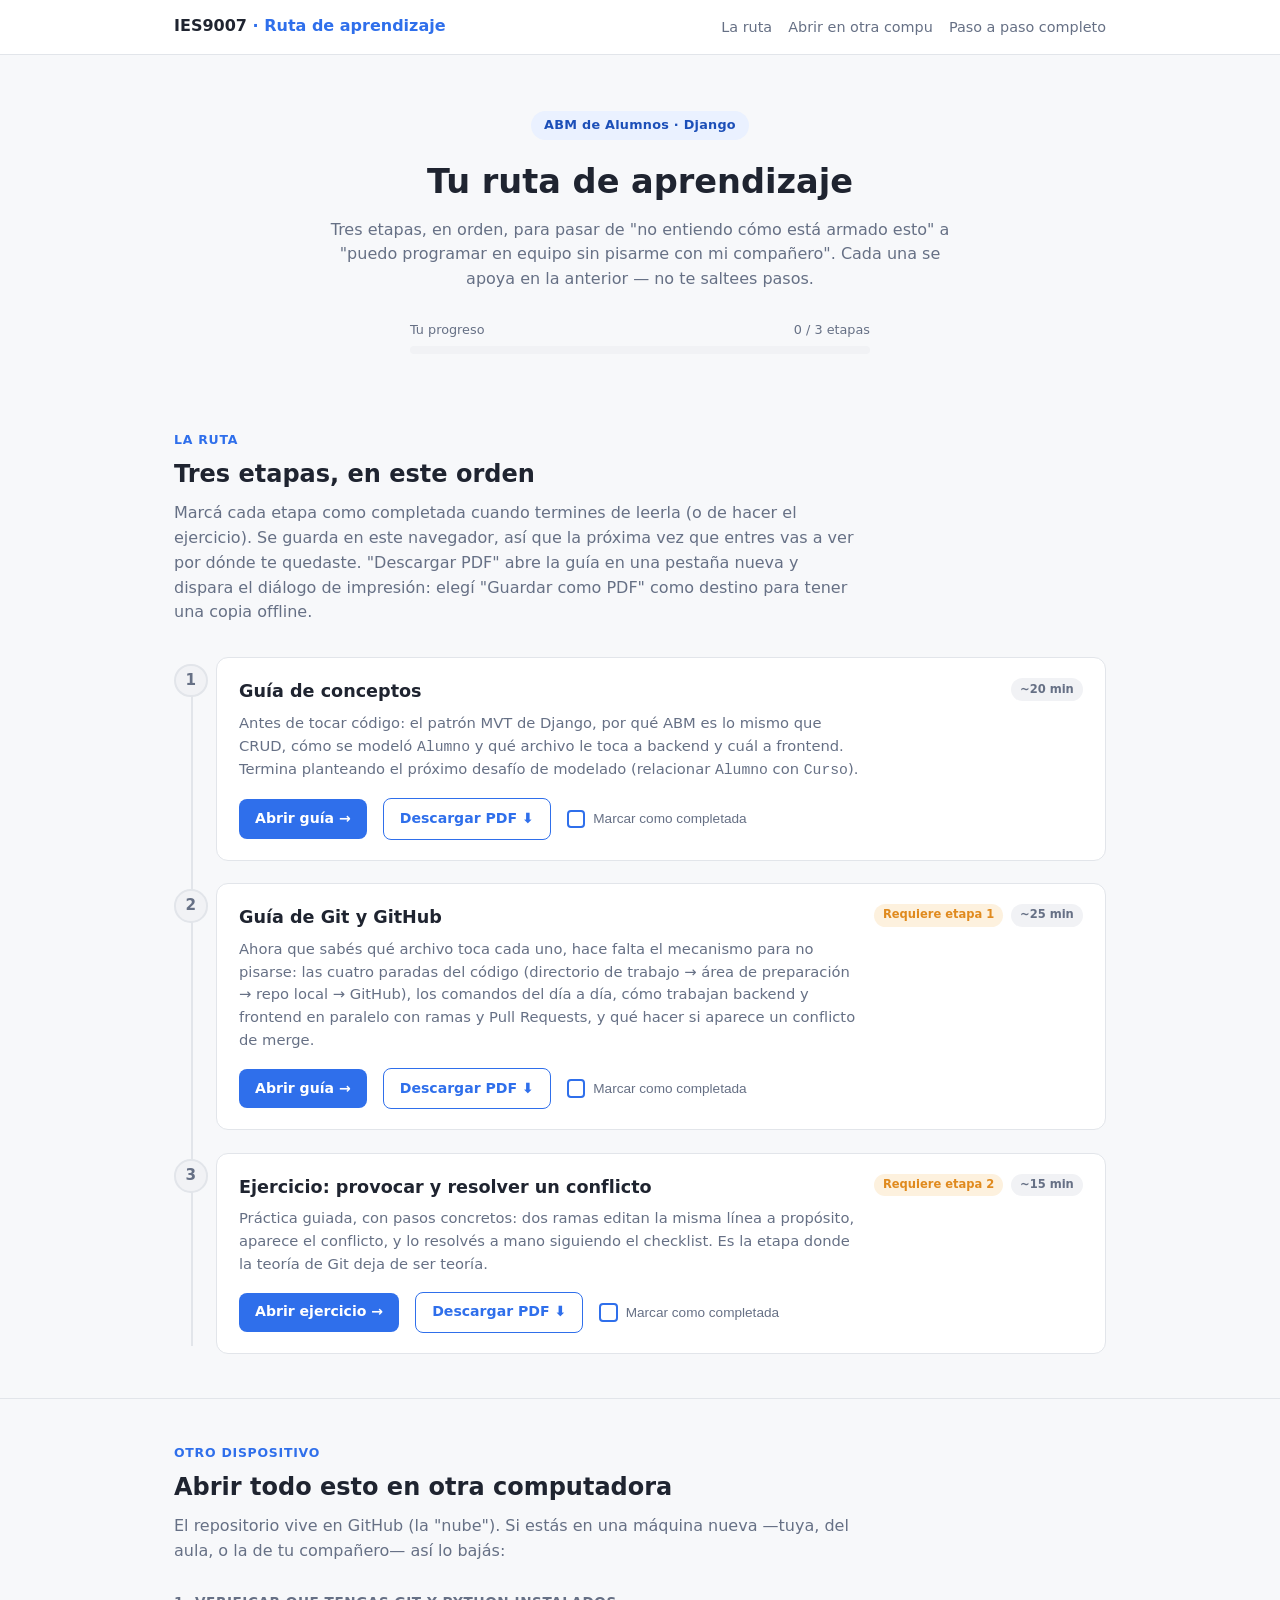
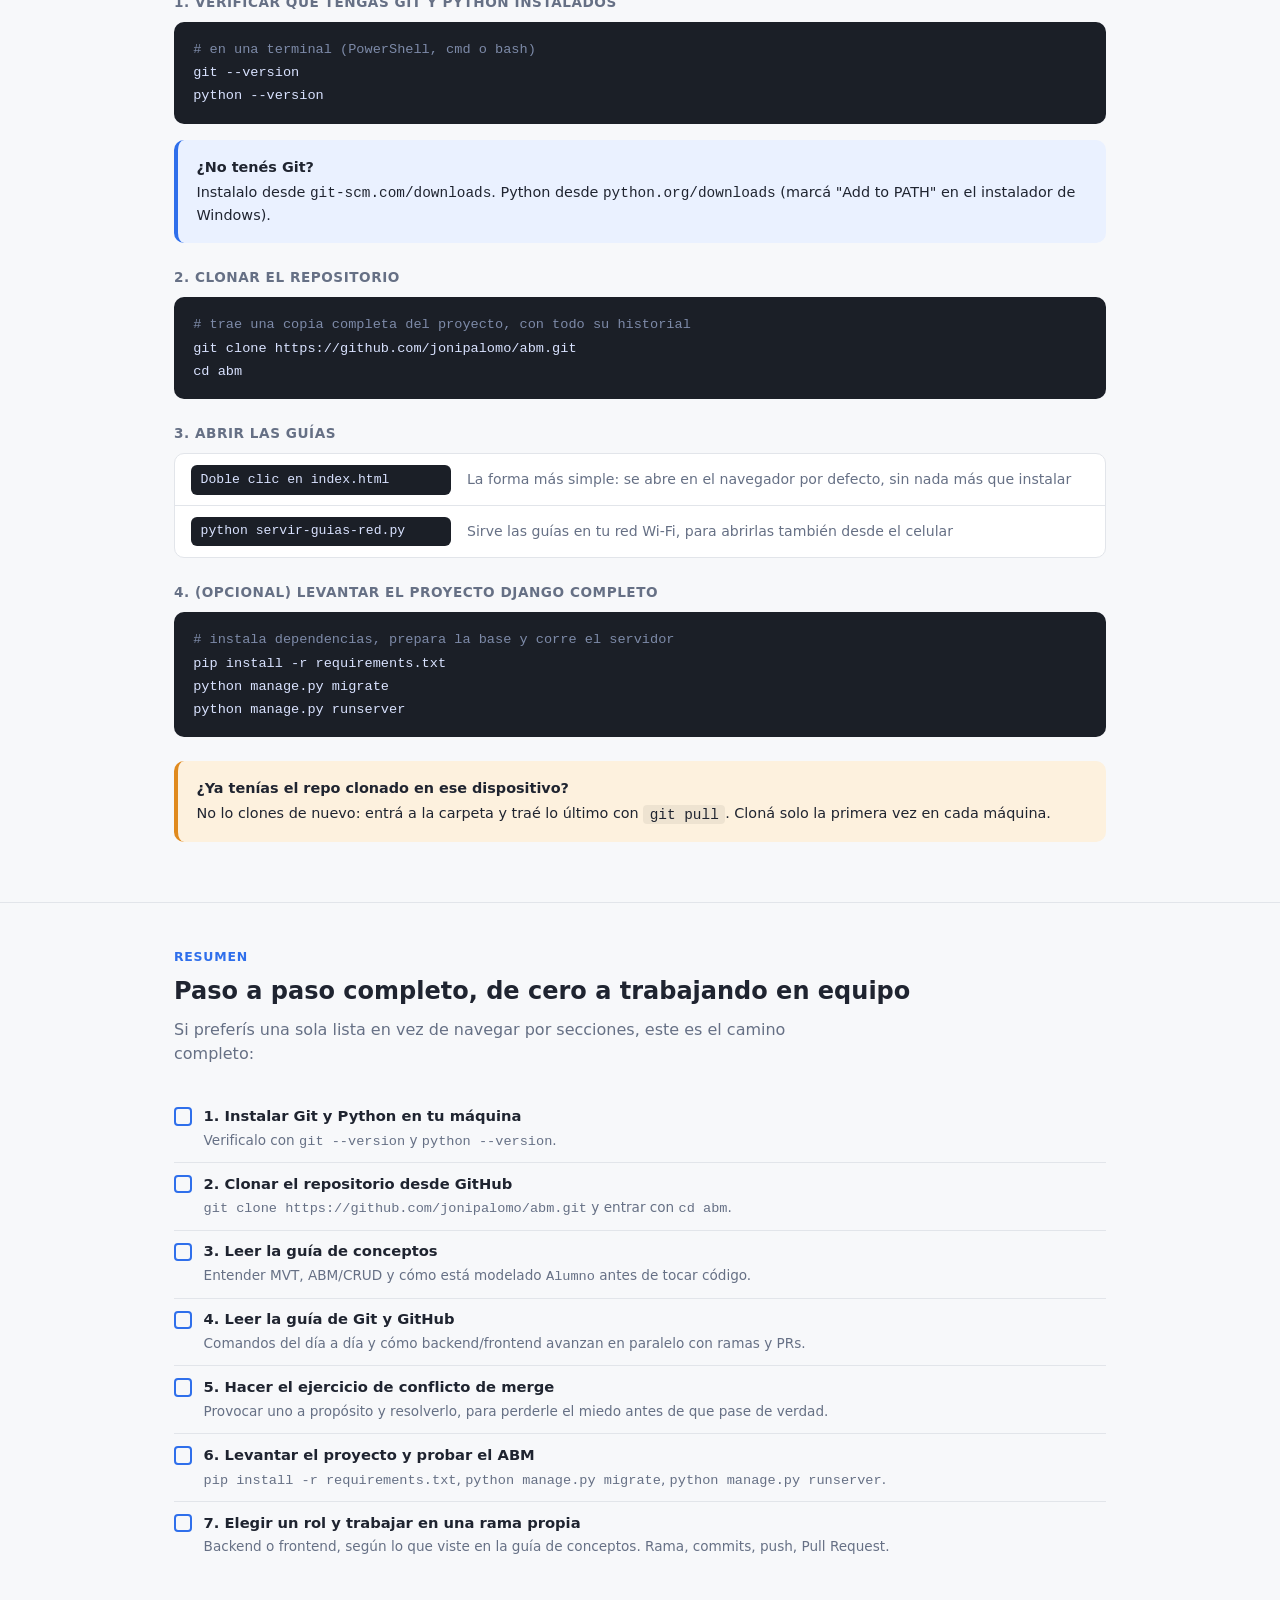
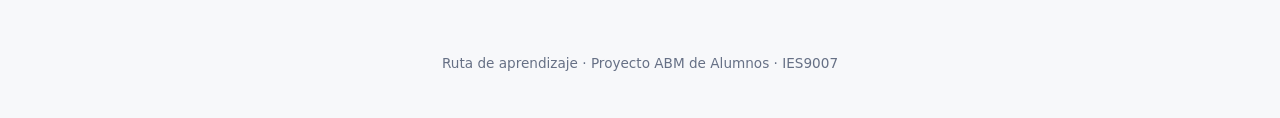
==== index.html @ 8fd17d56 "Agregar ruta de aprendizaje con progreso, descarga en PDF y videos guia - Nuevo index.html: landing " ====
<!DOCTYPE html>
<html lang="es">
<head>
<meta charset="UTF-8">
<meta name="viewport" content="width=device-width, initial-scale=1.0">
<title>Ruta de aprendizaje · ABM de Alumnos</title>
<style>
  :root {
    --azul: #2f6feb;
    --azul-osc: #1c4fb8;
    --azul-claro: #eaf1ff;
    --verde: #1e9e5a;
    --verde-claro: #e6f6ee;
    --naranja: #e08a1e;
    --naranja-claro: #fdf1de;
    --violeta: #7c4fd6;
    --violeta-claro: #f2ecfc;
    --rojo: #d64545;
    --rojo-claro: #fbeaea;
    --gris: #667085;
    --gris-claro: #f1f2f5;
    --texto: #1f2430;
    --borde: #e2e5ea;
    --fondo: #f7f8fa;
    --tarjeta: #ffffff;
    --oscuro: #1b1f27;
  }

  * { box-sizing: border-box; }
  html { scroll-behavior: smooth; }

  body {
    margin: 0;
    font-family: system-ui, -apple-system, "Segoe UI", Arial, sans-serif;
    color: var(--texto);
    background: var(--fondo);
    line-height: 1.55;
  }

  .wrap { max-width: 980px; margin: 0 auto; padding: 0 1.5rem; }

  /* ---------- NAV ---------- */
  nav.topnav {
    position: sticky; top: 0; z-index: 10;
    background: var(--tarjeta);
    border-bottom: 1px solid var(--borde);
  }
  .topnav .wrap {
    display: flex; align-items: center; justify-content: space-between;
    padding: 0.9rem 1.5rem; gap: 1rem; flex-wrap: wrap;
  }
  .topnav .brand { font-weight: 700; color: var(--texto); }
  .topnav .brand span { color: var(--azul); }
  .topnav .links { display: flex; gap: 1rem; flex-wrap: wrap; font-size: 0.9rem; }
  .topnav .links a { color: var(--gris); text-decoration: none; }
  .topnav .links a:hover { color: var(--azul); }

  /* ---------- HERO ---------- */
  header.hero { padding: 3.5rem 0 2rem; text-align: center; }
  header.hero .kicker {
    display: inline-block; background: var(--azul-claro); color: var(--azul-osc);
    padding: 0.3rem 0.8rem; border-radius: 999px;
    font-size: 0.8rem; font-weight: 600; letter-spacing: 0.02em; margin-bottom: 1rem;
  }
  header.hero h1 { font-size: 2.1rem; margin: 0 0 0.6rem; }
  header.hero p { color: var(--gris); max-width: 640px; margin: 0 auto; }

  /* ---------- PROGRESS BAR ---------- */
  .progreso-wrap { max-width: 460px; margin: 1.75rem auto 0; }
  .progreso-label {
    display: flex; justify-content: space-between; font-size: 0.8rem;
    color: var(--gris); margin-bottom: 0.4rem;
  }
  .progreso-track {
    height: 8px; border-radius: 999px; background: var(--gris-claro); overflow: hidden;
  }
  .progreso-fill {
    height: 100%; width: 0%; background: var(--verde); border-radius: 999px;
    transition: width 0.35s ease;
  }

  /* ---------- SECTIONS ---------- */
  section { padding: 2.75rem 0; border-top: 1px solid var(--borde); }
  section:first-of-type { border-top: none; }
  .eyebrow {
    font-size: 0.78rem; font-weight: 700; text-transform: uppercase;
    letter-spacing: 0.06em; color: var(--azul); margin: 0 0 0.4rem;
  }
  h2.title { font-size: 1.5rem; margin: 0 0 0.5rem; }
  .lead { color: var(--gris); max-width: 680px; margin: 0 0 1.75rem; }

  /* ---------- RUTA (etapas) ---------- */
  .ruta { position: relative; margin: 2rem 0 0; padding-left: 2.6rem; }
  .ruta::before {
    content: ""; position: absolute; left: 1.05rem; top: 0.5rem; bottom: 0.5rem;
    width: 2px; background: var(--borde);
  }
  .etapa { position: relative; margin-bottom: 1.4rem; }
  .etapa:last-child { margin-bottom: 0; }
  .etapa .num {
    position: absolute; left: -2.6rem; top: 0.4rem; width: 2.1rem; height: 2.1rem;
    border-radius: 50%; background: var(--gris-claro); color: var(--gris);
    display: flex; align-items: center; justify-content: center;
    font-size: 0.95rem; font-weight: 700; border: 2px solid var(--borde);
    transition: all 0.2s ease;
  }
  .etapa.hecha .num { background: var(--verde); color: #fff; border-color: var(--verde); }

  .etapa-card {
    background: var(--tarjeta); border: 1px solid var(--borde); border-radius: 12px;
    padding: 1.25rem 1.4rem;
  }
  .etapa.hecha .etapa-card { border-color: var(--verde); }
  .etapa-top {
    display: flex; align-items: flex-start; justify-content: space-between;
    gap: 1rem; flex-wrap: wrap; margin-bottom: 0.4rem;
  }
  .etapa-top h3 { margin: 0; font-size: 1.1rem; }
  .etapa-meta { display: flex; gap: 0.5rem; flex-wrap: wrap; align-items: center; }
  .pill {
    font-size: 0.72rem; font-weight: 700; padding: 0.15rem 0.55rem;
    border-radius: 999px; white-space: nowrap;
  }
  .pill.tiempo { background: var(--gris-claro); color: var(--gris); }
  .pill.prereq { background: var(--naranja-claro); color: var(--naranja); }
  .etapa p.desc { margin: 0 0 1rem; color: var(--gris); font-size: 0.92rem; max-width: 620px; }
  .etapa-acciones { display: flex; align-items: center; gap: 1rem; flex-wrap: wrap; }
  .btn {
    display: inline-flex; align-items: center; gap: 0.4rem;
    background: var(--azul); color: #fff; text-decoration: none;
    font-size: 0.88rem; font-weight: 600; padding: 0.55rem 1rem; border-radius: 8px;
    border: none; cursor: pointer;
  }
  .btn:hover { background: var(--azul-osc); }
  .btn-outline {
    background: none; color: var(--azul); border: 1.5px solid var(--azul);
  }
  .btn-outline:hover { background: var(--azul-claro); }
  .marcar {
    display: inline-flex; align-items: center; gap: 0.5rem; cursor: pointer;
    font-size: 0.85rem; color: var(--gris); user-select: none; background: none; border: none;
    padding: 0;
  }
  .marcar .box {
    width: 1.15rem; height: 1.15rem; border: 2px solid var(--azul); border-radius: 4px;
    flex: 0 0 auto; display: flex; align-items: center; justify-content: center;
    font-size: 0.75rem; color: #fff; font-weight: 700;
  }
  .etapa.hecha .marcar .box { background: var(--verde); border-color: var(--verde); }
  .etapa.hecha .marcar .box::after { content: "✓"; }
  .etapa.hecha .marcar span.txt { color: var(--verde); font-weight: 600; }

  /* ---------- COMMAND BLOCKS ---------- */
  .cmd-group { margin-bottom: 1.5rem; }
  .cmd-group h3 {
    font-size: 0.85rem; text-transform: uppercase; letter-spacing: 0.04em;
    color: var(--gris); margin: 0 0 0.6rem;
  }
  pre.cmd {
    background: var(--oscuro); color: #d9e2ff; border-radius: 10px;
    padding: 1rem 1.2rem; font-family: "Consolas", "SF Mono", monospace;
    font-size: 0.85rem; overflow-x: auto; margin: 0 0 0.5rem; line-height: 1.7;
  }
  pre.cmd .com { color: #7d8aa8; }
  .cmd-table { border: 1px solid var(--borde); border-radius: 10px; background: var(--tarjeta); overflow: hidden; }
  .cmd-row {
    display: flex; align-items: center; gap: 1rem;
    padding: 0.65rem 1rem; border-top: 1px solid var(--borde); flex-wrap: wrap;
  }
  .cmd-row:first-child { border-top: none; }
  .cmd-row code {
    font-family: "Consolas", "SF Mono", monospace; background: var(--oscuro); color: #d9e2ff;
    padding: 0.3rem 0.6rem; border-radius: 6px; font-size: 0.82rem; min-width: 260px;
  }
  .cmd-row .desc { color: var(--gris); font-size: 0.88rem; flex: 1; }

  /* ---------- TIP BOXES ---------- */
  .tip {
    border-radius: 10px; padding: 1rem 1.15rem; margin: 1rem 0;
    border-left: 4px solid var(--azul); background: var(--azul-claro);
    font-size: 0.9rem;
  }
  .tip.warn { border-left-color: var(--naranja); background: var(--naranja-claro); }
  .tip strong { display: block; margin-bottom: 0.2rem; }

  /* ---------- CHECKLIST ---------- */
  .checklist { list-style: none; padding: 0; margin: 1.25rem 0 0; }
  .checklist li {
    display: flex; gap: 0.7rem; align-items: flex-start;
    padding: 0.6rem 0; border-top: 1px solid var(--borde);
  }
  .checklist li:first-child { border-top: none; }
  .checklist .box {
    flex: 0 0 auto; width: 1.15rem; height: 1.15rem; border: 2px solid var(--azul);
    border-radius: 4px; margin-top: 0.15rem;
  }
  .checklist .txt strong { display: block; font-size: 0.92rem; }
  .checklist .txt span { color: var(--gris); font-size: 0.85rem; }

  footer { text-align: center; color: var(--gris); font-size: 0.85rem; padding: 2.5rem 0 3rem; }
</style>
</head>
<body>

<nav class="topnav">
  <div class="wrap">
    <div class="brand">IES9007 <span>· Ruta de aprendizaje</span></div>
    <div class="links">
      <a href="#ruta">La ruta</a>
      <a href="#otro-dispositivo">Abrir en otra compu</a>
      <a href="#paso-a-paso">Paso a paso completo</a>
    </div>
  </div>
</nav>

<header class="hero">
  <div class="wrap">
    <span class="kicker">ABM de Alumnos · Django</span>
    <h1>Tu ruta de aprendizaje</h1>
    <p>Tres etapas, en orden, para pasar de "no entiendo cómo está armado esto" a
       "puedo programar en equipo sin pisarme con mi compañero". Cada una se apoya
       en la anterior — no te saltees pasos.</p>

    <div class="progreso-wrap">
      <div class="progreso-label">
        <span>Tu progreso</span>
        <span id="progreso-texto">0 / 3 etapas</span>
      </div>
      <div class="progreso-track"><div class="progreso-fill" id="progreso-fill"></div></div>
    </div>
  </div>
</header>

<section id="ruta">
  <div class="wrap">
    <p class="eyebrow">La ruta</p>
    <h2 class="title">Tres etapas, en este orden</h2>
    <p class="lead">Marcá cada etapa como completada cuando termines de leerla (o de
       hacer el ejercicio). Se guarda en este navegador, así que la próxima vez que
       entres vas a ver por dónde te quedaste. "Descargar PDF" abre la guía en una
       pestaña nueva y dispara el diálogo de impresión: elegí "Guardar como PDF"
       como destino para tener una copia offline.</p>

    <div class="ruta">
      <div class="etapa" data-etapa="1">
        <div class="num">1</div>
        <div class="etapa-card">
          <div class="etapa-top">
            <h3>Guía de conceptos</h3>
            <div class="etapa-meta">
              <span class="pill tiempo">~20 min</span>
            </div>
          </div>
          <p class="desc">
            Antes de tocar código: el patrón MVT de Django, por qué ABM es lo mismo
            que CRUD, cómo se modeló <code>Alumno</code> y qué archivo le toca a
            backend y cuál a frontend. Termina planteando el próximo desafío de
            modelado (relacionar <code>Alumno</code> con <code>Curso</code>).
          </p>
          <div class="etapa-acciones">
            <a class="btn" href="guia-conceptos.html">Abrir guía →</a>
            <a class="btn btn-outline" href="guia-conceptos.html?pdf=1" target="_blank" rel="noopener" title="Abre la guía en una pestaña nueva y dispara el diálogo de impresión: elegí &quot;Guardar como PDF&quot; como destino.">Descargar PDF ⬇</a>
            <button class="marcar" data-marcar="1"><span class="box"></span><span class="txt">Marcar como completada</span></button>
          </div>
        </div>
      </div>

      <div class="etapa" data-etapa="2">
        <div class="num">2</div>
        <div class="etapa-card">
          <div class="etapa-top">
            <h3>Guía de Git y GitHub</h3>
            <div class="etapa-meta">
              <span class="pill prereq">Requiere etapa 1</span>
              <span class="pill tiempo">~25 min</span>
            </div>
          </div>
          <p class="desc">
            Ahora que sabés qué archivo toca cada uno, hace falta el mecanismo para
            no pisarse: las cuatro paradas del código (directorio de trabajo → área
            de preparación → repo local → GitHub), los comandos del día a día, cómo
            trabajan backend y frontend en paralelo con ramas y Pull Requests, y qué
            hacer si aparece un conflicto de merge.
          </p>
          <div class="etapa-acciones">
            <a class="btn" href="guia-github.html">Abrir guía →</a>
            <a class="btn btn-outline" href="guia-github.html?pdf=1" target="_blank" rel="noopener" title="Abre la guía en una pestaña nueva y dispara el diálogo de impresión: elegí &quot;Guardar como PDF&quot; como destino.">Descargar PDF ⬇</a>
            <button class="marcar" data-marcar="2"><span class="box"></span><span class="txt">Marcar como completada</span></button>
          </div>
        </div>
      </div>

      <div class="etapa" data-etapa="3">
        <div class="num">3</div>
        <div class="etapa-card">
          <div class="etapa-top">
            <h3>Ejercicio: provocar y resolver un conflicto</h3>
            <div class="etapa-meta">
              <span class="pill prereq">Requiere etapa 2</span>
              <span class="pill tiempo">~15 min</span>
            </div>
          </div>
          <p class="desc">
            Práctica guiada, con pasos concretos: dos ramas editan la misma línea a
            propósito, aparece el conflicto, y lo resolvés a mano siguiendo el
            checklist. Es la etapa donde la teoría de Git deja de ser teoría.
          </p>
          <div class="etapa-acciones">
            <a class="btn" href="ejercicio-conflicto.html">Abrir ejercicio →</a>
            <a class="btn btn-outline" href="ejercicio-conflicto.html?pdf=1" target="_blank" rel="noopener" title="Abre la guía en una pestaña nueva y dispara el diálogo de impresión: elegí &quot;Guardar como PDF&quot; como destino.">Descargar PDF ⬇</a>
            <button class="marcar" data-marcar="3"><span class="box"></span><span class="txt">Marcar como completada</span></button>
          </div>
        </div>
      </div>
    </div>
  </div>
</section>

<section id="otro-dispositivo">
  <div class="wrap">
    <p class="eyebrow">Otro dispositivo</p>
    <h2 class="title">Abrir todo esto en otra computadora</h2>
    <p class="lead">El repositorio vive en GitHub (la "nube"). Si estás en una
       máquina nueva —tuya, del aula, o la de tu compañero— así lo bajás:</p>

    <div class="cmd-group">
      <h3>1. Verificar que tengas Git y Python instalados</h3>
      <pre class="cmd"><span class="com"># en una terminal (PowerShell, cmd o bash)</span>
git --version
python --version</pre>
      <div class="tip">
        <strong>¿No tenés Git?</strong>
        Instalalo desde <code>git-scm.com/downloads</code>. Python desde
        <code>python.org/downloads</code> (marcá "Add to PATH" en el instalador de Windows).
      </div>
    </div>

    <div class="cmd-group">
      <h3>2. Clonar el repositorio</h3>
      <pre class="cmd"><span class="com"># trae una copia completa del proyecto, con todo su historial</span>
git clone https://github.com/jonipalomo/abm.git
cd abm</pre>
    </div>

    <div class="cmd-group">
      <h3>3. Abrir las guías</h3>
      <div class="cmd-table">
        <div class="cmd-row">
          <code>Doble clic en index.html</code>
          <span class="desc">La forma más simple: se abre en el navegador por defecto, sin nada más que instalar</span>
        </div>
        <div class="cmd-row">
          <code>python servir-guias-red.py</code>
          <span class="desc">Sirve las guías en tu red Wi-Fi, para abrirlas también desde el celular</span>
        </div>
      </div>
    </div>

    <div class="cmd-group">
      <h3>4. (Opcional) Levantar el proyecto Django completo</h3>
      <pre class="cmd"><span class="com"># instala dependencias, prepara la base y corre el servidor</span>
pip install -r requirements.txt
python manage.py migrate
python manage.py runserver</pre>
    </div>

    <div class="tip warn">
      <strong>¿Ya tenías el repo clonado en ese dispositivo?</strong>
      No lo clones de nuevo: entrá a la carpeta y traé lo último con
      <code style="font-family:'Consolas','SF Mono',monospace;background:rgba(0,0,0,0.06);padding:0.1rem 0.4rem;border-radius:4px;">git pull</code>.
      Cloná solo la primera vez en cada máquina.
    </div>
  </div>
</section>

<section id="paso-a-paso">
  <div class="wrap">
    <p class="eyebrow">Resumen</p>
    <h2 class="title">Paso a paso completo, de cero a trabajando en equipo</h2>
    <p class="lead">Si preferís una sola lista en vez de navegar por secciones,
       este es el camino completo:</p>

    <ul class="checklist">
      <li>
        <div class="box"></div>
        <div class="txt">
          <strong>1. Instalar Git y Python en tu máquina</strong>
          <span>Verificalo con <code>git --version</code> y <code>python --version</code>.</span>
        </div>
      </li>
      <li>
        <div class="box"></div>
        <div class="txt">
          <strong>2. Clonar el repositorio desde GitHub</strong>
          <span><code>git clone https://github.com/jonipalomo/abm.git</code> y entrar con <code>cd abm</code>.</span>
        </div>
      </li>
      <li>
        <div class="box"></div>
        <div class="txt">
          <strong>3. Leer la guía de conceptos</strong>
          <span>Entender MVT, ABM/CRUD y cómo está modelado <code>Alumno</code> antes de tocar código.</span>
        </div>
      </li>
      <li>
        <div class="box"></div>
        <div class="txt">
          <strong>4. Leer la guía de Git y GitHub</strong>
          <span>Comandos del día a día y cómo backend/frontend avanzan en paralelo con ramas y PRs.</span>
        </div>
      </li>
      <li>
        <div class="box"></div>
        <div class="txt">
          <strong>5. Hacer el ejercicio de conflicto de merge</strong>
          <span>Provocar uno a propósito y resolverlo, para perderle el miedo antes de que pase de verdad.</span>
        </div>
      </li>
      <li>
        <div class="box"></div>
        <div class="txt">
          <strong>6. Levantar el proyecto y probar el ABM</strong>
          <span><code>pip install -r requirements.txt</code>, <code>python manage.py migrate</code>, <code>python manage.py runserver</code>.</span>
        </div>
      </li>
      <li>
        <div class="box"></div>
        <div class="txt">
          <strong>7. Elegir un rol y trabajar en una rama propia</strong>
          <span>Backend o frontend, según lo que viste en la guía de conceptos. Rama, commits, push, Pull Request.</span>
        </div>
      </li>
    </ul>
  </div>
</section>

<footer>
  <div class="wrap">
    Ruta de aprendizaje · Proyecto ABM de Alumnos · IES9007
  </div>
</footer>

<script>
(function () {
  var CLAVE = "abm-ruta-progreso";
  var etapas = document.querySelectorAll(".etapa");
  var total = etapas.length;

  function leer() {
    try {
      return JSON.parse(localStorage.getItem(CLAVE) || "[]");
    } catch (e) {
      return [];
    }
  }

  function guardar(lista) {
    try {
      localStorage.setItem(CLAVE, JSON.stringify(lista));
    } catch (e) {}
  }

  function pintar() {
    var completadas = leer();
    etapas.forEach(function (etapa) {
      var id = etapa.getAttribute("data-etapa");
      etapa.classList.toggle("hecha", completadas.indexOf(id) !== -1);
    });
    var pct = total ? Math.round((completadas.length / total) * 100) : 0;
    document.getElementById("progreso-fill").style.width = pct + "%";
    document.getElementById("progreso-texto").textContent = completadas.length + " / " + total + " etapas";
  }

  document.querySelectorAll("[data-marcar]").forEach(function (btn) {
    btn.addEventListener("click", function () {
      var id = btn.getAttribute("data-marcar");
      var completadas = leer();
      var i = completadas.indexOf(id);
      if (i === -1) completadas.push(id); else completadas.splice(i, 1);
      guardar(completadas);
      pintar();
    });
  });

  pintar();
})();
</script>

</body>
</html>
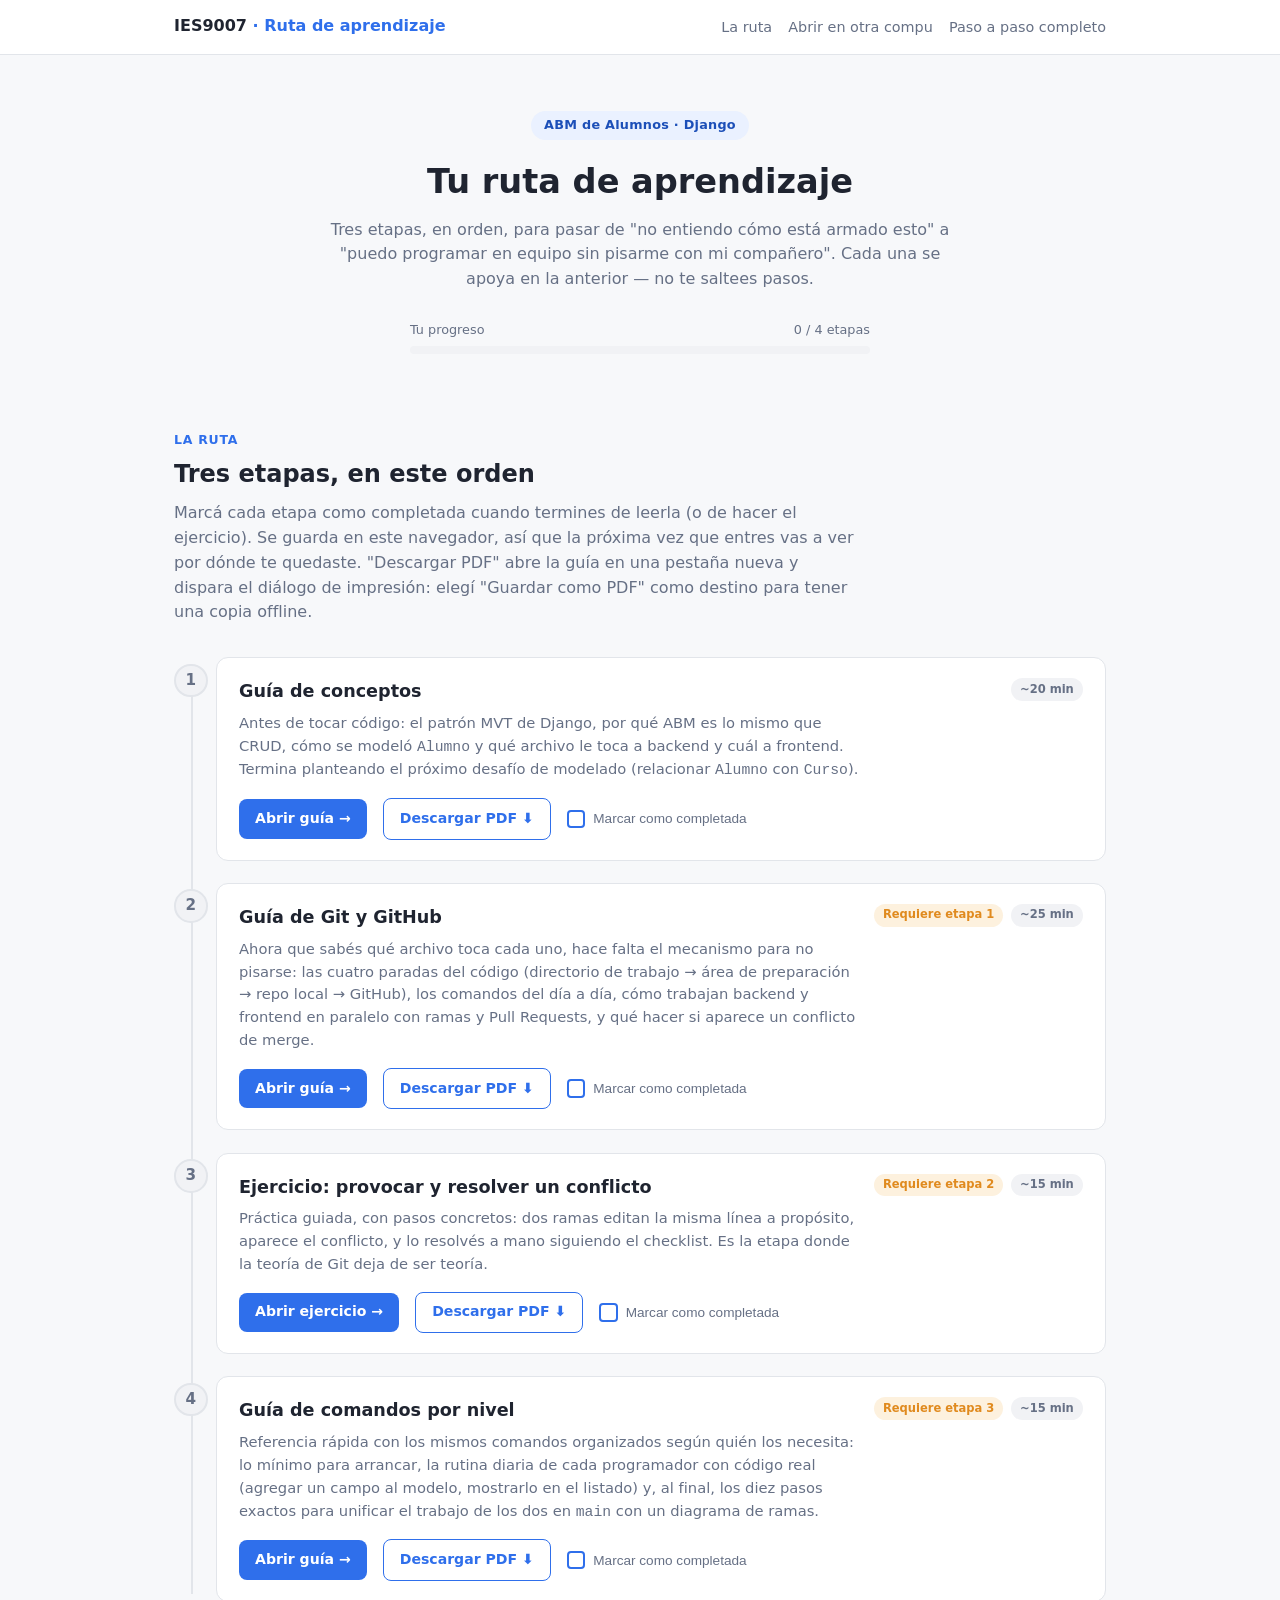
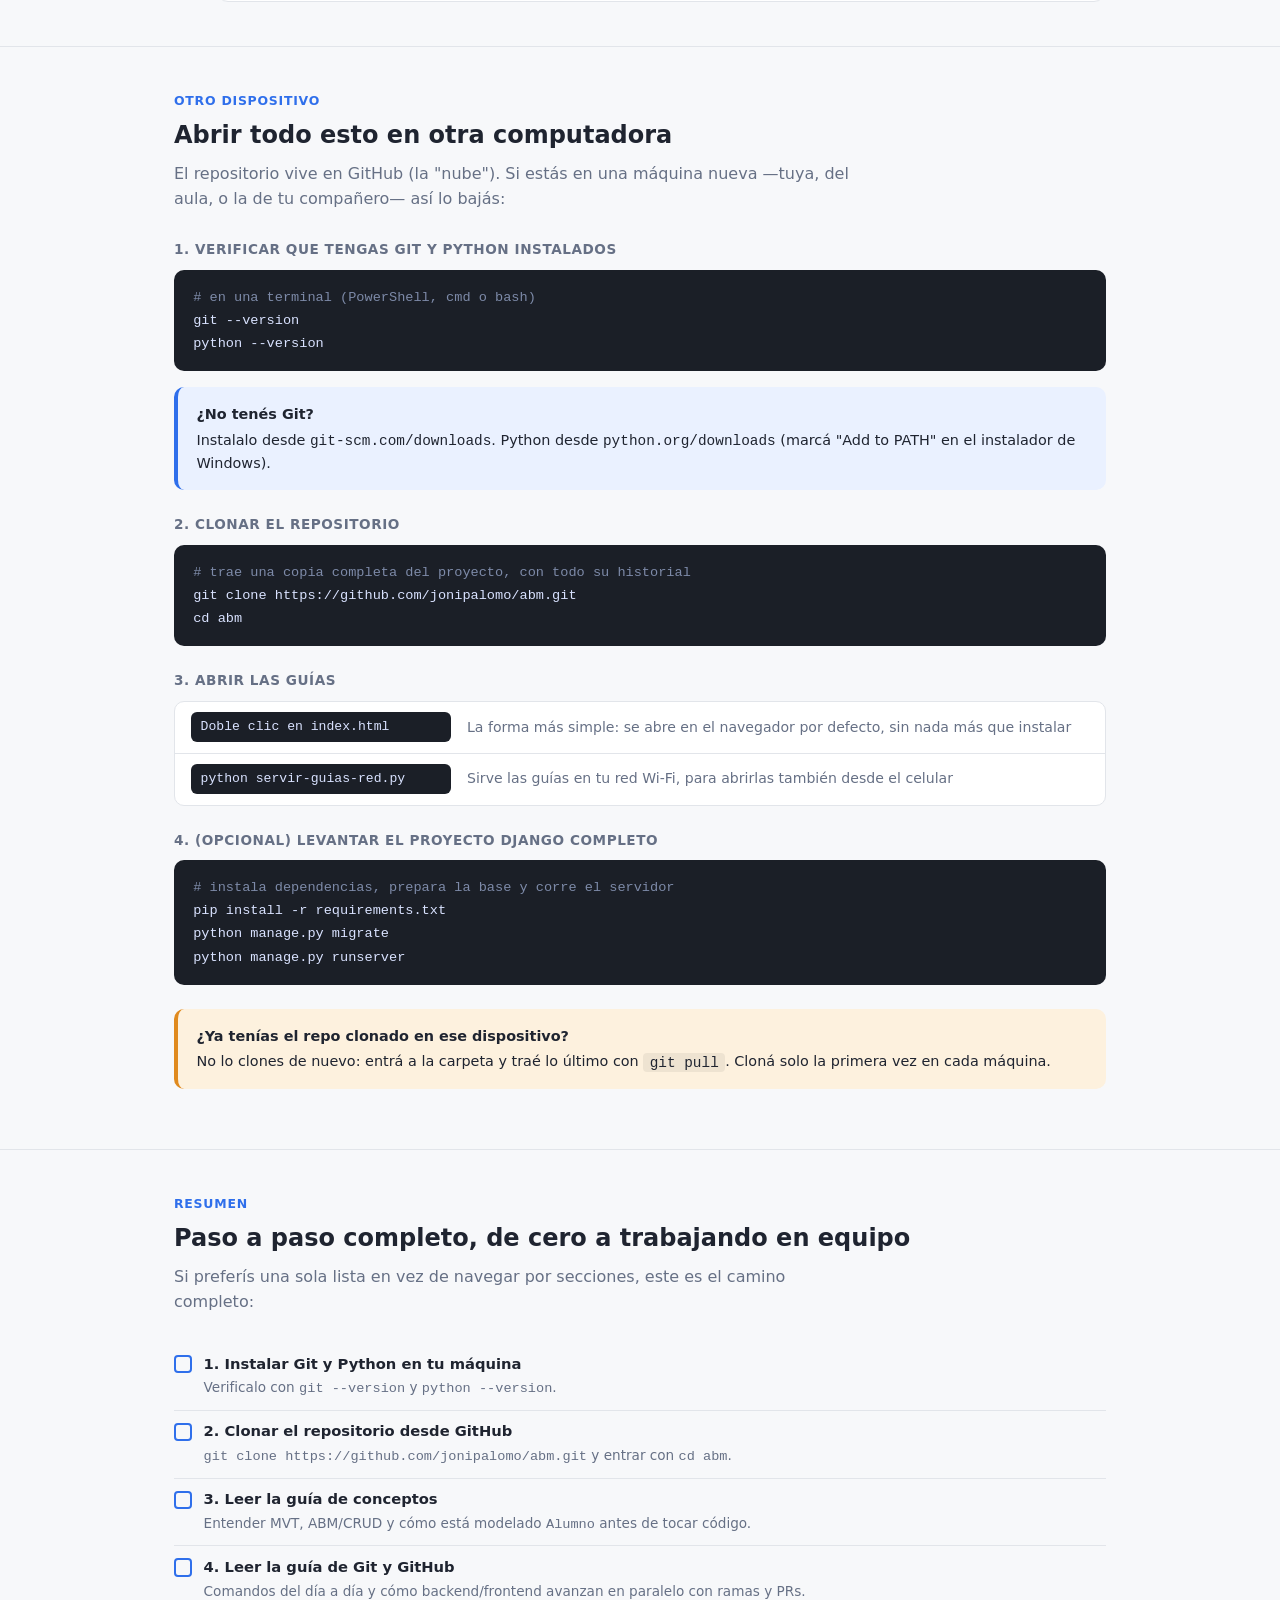
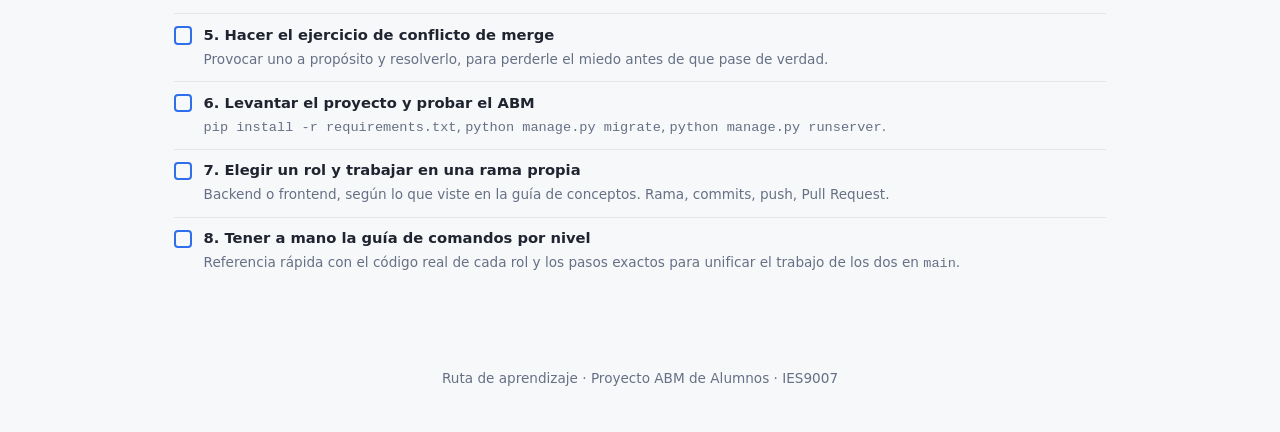
==== commit bf8191e3: "Agregar guía de comandos por nivel y corregir models.py - Elimina una marca de markdown suelta en al" ====
--- a/index.html
+++ b/index.html
@@ -312,6 +312,31 @@
           </div>
         </div>
       </div>
+
+      <div class="etapa" data-etapa="4">
+        <div class="num">4</div>
+        <div class="etapa-card">
+          <div class="etapa-top">
+            <h3>Guía de comandos por nivel</h3>
+            <div class="etapa-meta">
+              <span class="pill prereq">Requiere etapa 3</span>
+              <span class="pill tiempo">~15 min</span>
+            </div>
+          </div>
+          <p class="desc">
+            Referencia rápida con los mismos comandos organizados según quién los
+            necesita: lo mínimo para arrancar, la rutina diaria de cada
+            programador con código real (agregar un campo al modelo, mostrarlo en
+            el listado) y, al final, los diez pasos exactos para unificar el
+            trabajo de los dos en <code>main</code> con un diagrama de ramas.
+          </p>
+          <div class="etapa-acciones">
+            <a class="btn" href="guia-comandos.html">Abrir guía →</a>
+            <a class="btn btn-outline" href="guia-comandos.html?pdf=1" target="_blank" rel="noopener" title="Abre la guía en una pestaña nueva y dispara el diálogo de impresión: elegí &quot;Guardar como PDF&quot; como destino.">Descargar PDF ⬇</a>
+            <button class="marcar" data-marcar="4"><span class="box"></span><span class="txt">Marcar como completada</span></button>
+          </div>
+        </div>
+      </div>
     </div>
   </div>
 </section>
@@ -428,6 +453,13 @@
         <div class="txt">
           <strong>7. Elegir un rol y trabajar en una rama propia</strong>
           <span>Backend o frontend, según lo que viste en la guía de conceptos. Rama, commits, push, Pull Request.</span>
+        </div>
+      </li>
+      <li>
+        <div class="box"></div>
+        <div class="txt">
+          <strong>8. Tener a mano la guía de comandos por nivel</strong>
+          <span>Referencia rápida con el código real de cada rol y los pasos exactos para unificar el trabajo de los dos en <code>main</code>.</span>
         </div>
       </li>
     </ul>
